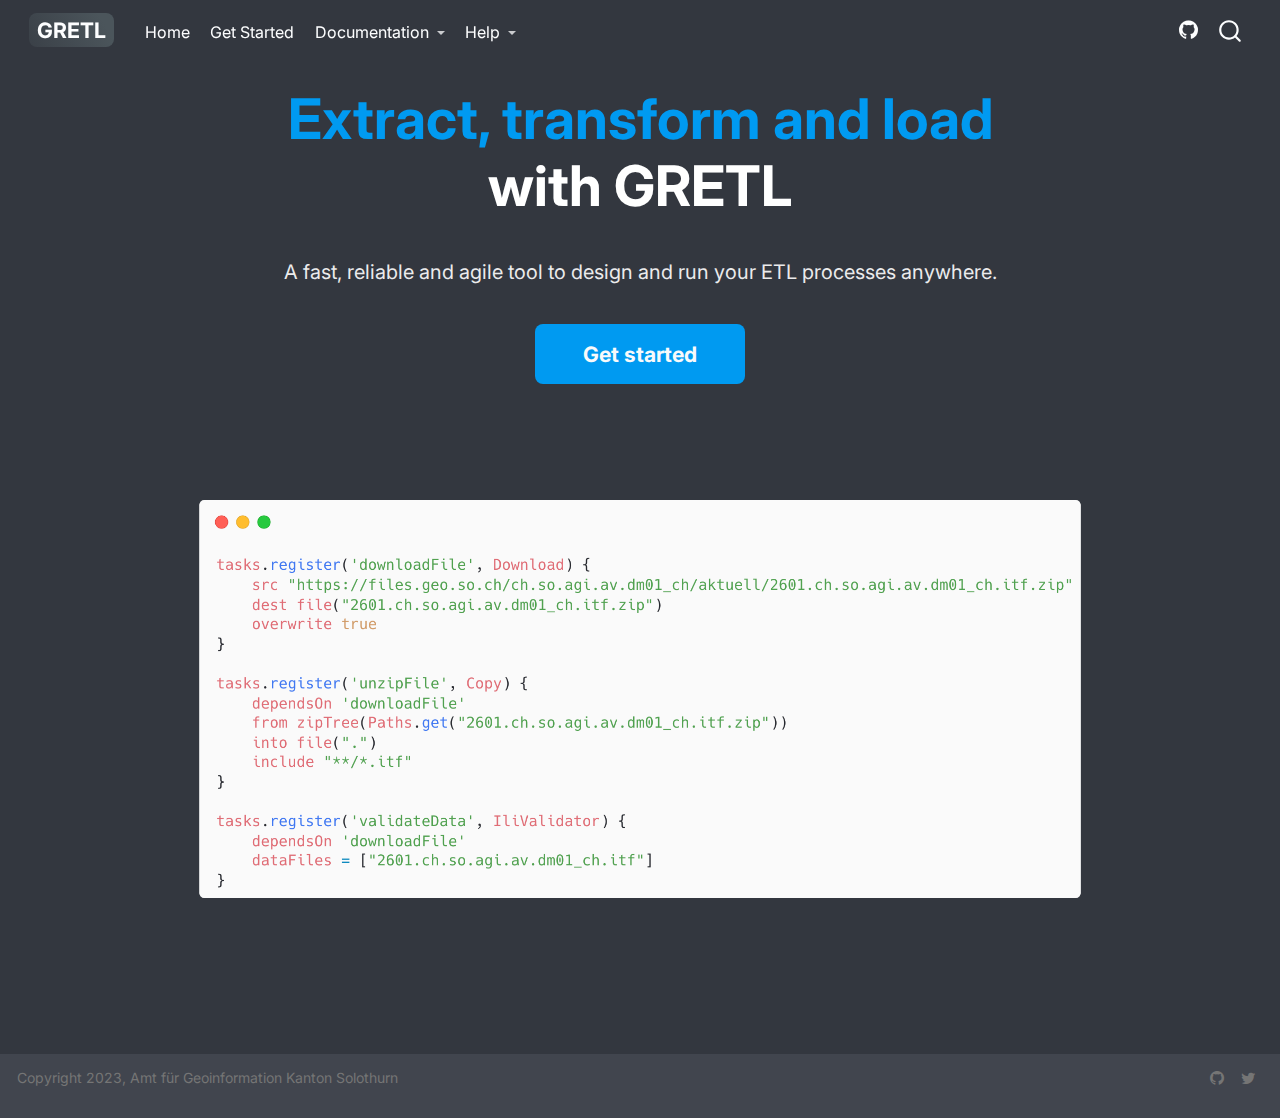
==== index.html @ f4286f1a "Built site for gh-pages" ====
<!DOCTYPE html>
<html xmlns="http://www.w3.org/1999/xhtml" lang="en" xml:lang="en"><head>

<meta charset="utf-8">
<meta name="generator" content="quarto-1.5.57">

<meta name="viewport" content="width=device-width, initial-scale=1.0, user-scalable=yes">

<meta name="description" content="Fubar foo bar.">

<title>GRETL</title>
<style>
code{white-space: pre-wrap;}
span.smallcaps{font-variant: small-caps;}
div.columns{display: flex; gap: min(4vw, 1.5em);}
div.column{flex: auto; overflow-x: auto;}
div.hanging-indent{margin-left: 1.5em; text-indent: -1.5em;}
ul.task-list{list-style: none;}
ul.task-list li input[type="checkbox"] {
  width: 0.8em;
  margin: 0 0.8em 0.2em -1em; /* quarto-specific, see https://github.com/quarto-dev/quarto-cli/issues/4556 */ 
  vertical-align: middle;
}
</style>


<script src="site_libs/quarto-nav/quarto-nav.js"></script>
<script src="site_libs/quarto-nav/headroom.min.js"></script>
<script src="site_libs/clipboard/clipboard.min.js"></script>
<script src="site_libs/quarto-search/autocomplete.umd.js"></script>
<script src="site_libs/quarto-search/fuse.min.js"></script>
<script src="site_libs/quarto-search/quarto-search.js"></script>
<meta name="quarto:offset" content="./">
<script src="site_libs/quarto-html/quarto.js"></script>
<script src="site_libs/quarto-html/popper.min.js"></script>
<script src="site_libs/quarto-html/tippy.umd.min.js"></script>
<script src="site_libs/quarto-html/anchor.min.js"></script>
<link href="site_libs/quarto-html/tippy.css" rel="stylesheet">
<link href="site_libs/quarto-html/quarto-syntax-highlighting.css" rel="stylesheet" id="quarto-text-highlighting-styles">
<script src="site_libs/bootstrap/bootstrap.min.js"></script>
<link href="site_libs/bootstrap/bootstrap-icons.css" rel="stylesheet">
<link href="site_libs/bootstrap/bootstrap.min.css" rel="stylesheet" id="quarto-bootstrap" data-mode="light">
<script id="quarto-search-options" type="application/json">{
  "location": "navbar",
  "copy-button": false,
  "collapse-after": 3,
  "panel-placement": "end",
  "type": "overlay",
  "limit": 50,
  "keyboard-shortcut": [
    "f",
    "/",
    "s"
  ],
  "show-item-context": false,
  "language": {
    "search-no-results-text": "No results",
    "search-matching-documents-text": "matching documents",
    "search-copy-link-title": "Copy link to search",
    "search-hide-matches-text": "Hide additional matches",
    "search-more-match-text": "more match in this document",
    "search-more-matches-text": "more matches in this document",
    "search-clear-button-title": "Clear",
    "search-text-placeholder": "",
    "search-detached-cancel-button-title": "Cancel",
    "search-submit-button-title": "Submit",
    "search-label": "Search"
  }
}</script>
<link rel="preconnect" href="https://fonts.gstatic.com" crossorigin="">
<link href="https://fonts.googleapis.com/css2?family=Inter:wght@400;700&amp;display=swap" rel="stylesheet">


<link rel="stylesheet" href="styles.css">
<link rel="stylesheet" href="index.css">
</head>

<body class="nav-fixed fullcontent">

<div id="quarto-search-results"></div>
  <header id="quarto-header" class="headroom fixed-top">
    <nav class="navbar navbar-expand-lg " data-bs-theme="dark">
      <div class="navbar-container container-fluid">
      <div class="navbar-brand-container mx-auto">
    <a class="navbar-brand" href="./index.html">
    <span class="navbar-title">GRETL</span>
    </a>
  </div>
            <div id="quarto-search" class="" title="Search"></div>
          <button class="navbar-toggler" type="button" data-bs-toggle="collapse" data-bs-target="#navbarCollapse" aria-controls="navbarCollapse" role="menu" aria-expanded="false" aria-label="Toggle navigation" onclick="if (window.quartoToggleHeadroom) { window.quartoToggleHeadroom(); }">
  <span class="navbar-toggler-icon"></span>
</button>
          <div class="collapse navbar-collapse" id="navbarCollapse">
            <ul class="navbar-nav navbar-nav-scroll me-auto">
  <li class="nav-item">
    <a class="nav-link active" href="./index.html" aria-current="page"> 
<span class="menu-text">Home</span></a>
  </li>  
  <li class="nav-item">
    <a class="nav-link" href="./getting_started.html"> 
<span class="menu-text">Get Started</span></a>
  </li>  
  <li class="nav-item dropdown ">
    <a class="nav-link dropdown-toggle" href="#" id="nav-menu-documentation" role="link" data-bs-toggle="dropdown" aria-expanded="false">
 <span class="menu-text">Documentation</span>
    </a>
    <ul class="dropdown-menu" aria-labelledby="nav-menu-documentation">    
        <li>
    <a class="dropdown-item" href="./documentation.html">
 <span class="dropdown-text">Reference</span></a>
  </li>  
        <li>
    <a class="dropdown-item" href="./deployment.html">
 <span class="dropdown-text">Deployment</span></a>
  </li>  
        <li>
    <a class="dropdown-item" href="./development.html">
 <span class="dropdown-text">Development</span></a>
  </li>  
    </ul>
  </li>
  <li class="nav-item dropdown ">
    <a class="nav-link dropdown-toggle" href="#" id="nav-menu-help" role="link" data-bs-toggle="dropdown" aria-expanded="false">
 <span class="menu-text">Help</span>
    </a>
    <ul class="dropdown-menu" aria-labelledby="nav-menu-help">    
        <li>
    <a class="dropdown-item" href="https://github.com/sogis/gretl/issues"><i class="bi bi-bug" role="img">
</i> 
 <span class="dropdown-text">Report an Issue</span></a>
  </li>  
        <li>
    <a class="dropdown-item" href="https://github.com/sogis/gretl/discussions/"><i class="bi bi-chat-right-text" role="img">
</i> 
 <span class="dropdown-text">Discussions</span></a>
  </li>  
    </ul>
  </li>
</ul>
            <ul class="navbar-nav navbar-nav-scroll ms-auto">
  <li class="nav-item compact">
    <a class="nav-link" href="https://github.com/sogis/gretl"> <i class="bi bi-github" role="img" aria-label="GitHub">
</i> 
<span class="menu-text"></span></a>
  </li>  
</ul>
          </div> <!-- /navcollapse -->
            <div class="quarto-navbar-tools">
</div>
      </div> <!-- /container-fluid -->
    </nav>
</header>
<!-- content -->
<div id="quarto-content" class="quarto-container page-layout-custom page-navbar">
<!-- sidebar -->
<!-- margin-sidebar -->
<!-- main -->

<header id="title-block-header" class="quarto-title-block default">
<div class="quarto-title">
<h1 class="title">GRETL</h1>
</div>

<div>
  <div class="description">
    Fubar foo bar.
  </div>
</div>


<div class="quarto-title-meta">

    
  
    
  </div>
  


</header>


<section class="hero-banner content-block">
<h1 id="extract-transform-and-load-with-gretl"><span style="color:#009AF1">Extract, transform and load</span><br>with GRETL</h1>
<h3 id="a-fast-reliable-and-agile-tool-to-design-and-run-your-etl-processes-anywhere.">A fast, reliable and agile tool to design and run your ETL processes anywhere.</h3>
    <p>
        <a href="getting_started.html" class="btn-action-primary btn-action btn btn-success btn-lg" role="button">Get started</a>
    </p>

    <div class="quarto-figure quarto-figure-center">
        <figure class="figure">
            <p>
                <a href="images/card.png">
                    <img src="images/card.png" class="img-fluid figure-img" style="margin-top: 40px; margin-bottom: 40px">
                </a>
            </p>
        </figure>
    </div>

</section>




<script id="quarto-html-after-body" type="application/javascript">
window.document.addEventListener("DOMContentLoaded", function (event) {
  const toggleBodyColorMode = (bsSheetEl) => {
    const mode = bsSheetEl.getAttribute("data-mode");
    const bodyEl = window.document.querySelector("body");
    if (mode === "dark") {
      bodyEl.classList.add("quarto-dark");
      bodyEl.classList.remove("quarto-light");
    } else {
      bodyEl.classList.add("quarto-light");
      bodyEl.classList.remove("quarto-dark");
    }
  }
  const toggleBodyColorPrimary = () => {
    const bsSheetEl = window.document.querySelector("link#quarto-bootstrap");
    if (bsSheetEl) {
      toggleBodyColorMode(bsSheetEl);
    }
  }
  toggleBodyColorPrimary();  
  const icon = "";
  const anchorJS = new window.AnchorJS();
  anchorJS.options = {
    placement: 'right',
    icon: icon
  };
  anchorJS.add('.anchored');
  const isCodeAnnotation = (el) => {
    for (const clz of el.classList) {
      if (clz.startsWith('code-annotation-')) {                     
        return true;
      }
    }
    return false;
  }
  const onCopySuccess = function(e) {
    // button target
    const button = e.trigger;
    // don't keep focus
    button.blur();
    // flash "checked"
    button.classList.add('code-copy-button-checked');
    var currentTitle = button.getAttribute("title");
    button.setAttribute("title", "Copied!");
    let tooltip;
    if (window.bootstrap) {
      button.setAttribute("data-bs-toggle", "tooltip");
      button.setAttribute("data-bs-placement", "left");
      button.setAttribute("data-bs-title", "Copied!");
      tooltip = new bootstrap.Tooltip(button, 
        { trigger: "manual", 
          customClass: "code-copy-button-tooltip",
          offset: [0, -8]});
      tooltip.show();    
    }
    setTimeout(function() {
      if (tooltip) {
        tooltip.hide();
        button.removeAttribute("data-bs-title");
        button.removeAttribute("data-bs-toggle");
        button.removeAttribute("data-bs-placement");
      }
      button.setAttribute("title", currentTitle);
      button.classList.remove('code-copy-button-checked');
    }, 1000);
    // clear code selection
    e.clearSelection();
  }
  const getTextToCopy = function(trigger) {
      const codeEl = trigger.previousElementSibling.cloneNode(true);
      for (const childEl of codeEl.children) {
        if (isCodeAnnotation(childEl)) {
          childEl.remove();
        }
      }
      return codeEl.innerText;
  }
  const clipboard = new window.ClipboardJS('.code-copy-button:not([data-in-quarto-modal])', {
    text: getTextToCopy
  });
  clipboard.on('success', onCopySuccess);
  if (window.document.getElementById('quarto-embedded-source-code-modal')) {
    // For code content inside modals, clipBoardJS needs to be initialized with a container option
    // TODO: Check when it could be a function (https://github.com/zenorocha/clipboard.js/issues/860)
    const clipboardModal = new window.ClipboardJS('.code-copy-button[data-in-quarto-modal]', {
      text: getTextToCopy,
      container: window.document.getElementById('quarto-embedded-source-code-modal')
    });
    clipboardModal.on('success', onCopySuccess);
  }
    var localhostRegex = new RegExp(/^(?:http|https):\/\/localhost\:?[0-9]*\//);
    var mailtoRegex = new RegExp(/^mailto:/);
      var filterRegex = new RegExp("https:\/\/gretl\.app");
    var isInternal = (href) => {
        return filterRegex.test(href) || localhostRegex.test(href) || mailtoRegex.test(href);
    }
    // Inspect non-navigation links and adorn them if external
 	var links = window.document.querySelectorAll('a[href]:not(.nav-link):not(.navbar-brand):not(.toc-action):not(.sidebar-link):not(.sidebar-item-toggle):not(.pagination-link):not(.no-external):not([aria-hidden]):not(.dropdown-item):not(.quarto-navigation-tool):not(.about-link)');
    for (var i=0; i<links.length; i++) {
      const link = links[i];
      if (!isInternal(link.href)) {
        // undo the damage that might have been done by quarto-nav.js in the case of
        // links that we want to consider external
        if (link.dataset.originalHref !== undefined) {
          link.href = link.dataset.originalHref;
        }
      }
    }
  function tippyHover(el, contentFn, onTriggerFn, onUntriggerFn) {
    const config = {
      allowHTML: true,
      maxWidth: 500,
      delay: 100,
      arrow: false,
      appendTo: function(el) {
          return el.parentElement;
      },
      interactive: true,
      interactiveBorder: 10,
      theme: 'quarto',
      placement: 'bottom-start',
    };
    if (contentFn) {
      config.content = contentFn;
    }
    if (onTriggerFn) {
      config.onTrigger = onTriggerFn;
    }
    if (onUntriggerFn) {
      config.onUntrigger = onUntriggerFn;
    }
    window.tippy(el, config); 
  }
  const noterefs = window.document.querySelectorAll('a[role="doc-noteref"]');
  for (var i=0; i<noterefs.length; i++) {
    const ref = noterefs[i];
    tippyHover(ref, function() {
      // use id or data attribute instead here
      let href = ref.getAttribute('data-footnote-href') || ref.getAttribute('href');
      try { href = new URL(href).hash; } catch {}
      const id = href.replace(/^#\/?/, "");
      const note = window.document.getElementById(id);
      if (note) {
        return note.innerHTML;
      } else {
        return "";
      }
    });
  }
  const xrefs = window.document.querySelectorAll('a.quarto-xref');
  const processXRef = (id, note) => {
    // Strip column container classes
    const stripColumnClz = (el) => {
      el.classList.remove("page-full", "page-columns");
      if (el.children) {
        for (const child of el.children) {
          stripColumnClz(child);
        }
      }
    }
    stripColumnClz(note)
    if (id === null || id.startsWith('sec-')) {
      // Special case sections, only their first couple elements
      const container = document.createElement("div");
      if (note.children && note.children.length > 2) {
        container.appendChild(note.children[0].cloneNode(true));
        for (let i = 1; i < note.children.length; i++) {
          const child = note.children[i];
          if (child.tagName === "P" && child.innerText === "") {
            continue;
          } else {
            container.appendChild(child.cloneNode(true));
            break;
          }
        }
        if (window.Quarto?.typesetMath) {
          window.Quarto.typesetMath(container);
        }
        return container.innerHTML
      } else {
        if (window.Quarto?.typesetMath) {
          window.Quarto.typesetMath(note);
        }
        return note.innerHTML;
      }
    } else {
      // Remove any anchor links if they are present
      const anchorLink = note.querySelector('a.anchorjs-link');
      if (anchorLink) {
        anchorLink.remove();
      }
      if (window.Quarto?.typesetMath) {
        window.Quarto.typesetMath(note);
      }
      // TODO in 1.5, we should make sure this works without a callout special case
      if (note.classList.contains("callout")) {
        return note.outerHTML;
      } else {
        return note.innerHTML;
      }
    }
  }
  for (var i=0; i<xrefs.length; i++) {
    const xref = xrefs[i];
    tippyHover(xref, undefined, function(instance) {
      instance.disable();
      let url = xref.getAttribute('href');
      let hash = undefined; 
      if (url.startsWith('#')) {
        hash = url;
      } else {
        try { hash = new URL(url).hash; } catch {}
      }
      if (hash) {
        const id = hash.replace(/^#\/?/, "");
        const note = window.document.getElementById(id);
        if (note !== null) {
          try {
            const html = processXRef(id, note.cloneNode(true));
            instance.setContent(html);
          } finally {
            instance.enable();
            instance.show();
          }
        } else {
          // See if we can fetch this
          fetch(url.split('#')[0])
          .then(res => res.text())
          .then(html => {
            const parser = new DOMParser();
            const htmlDoc = parser.parseFromString(html, "text/html");
            const note = htmlDoc.getElementById(id);
            if (note !== null) {
              const html = processXRef(id, note);
              instance.setContent(html);
            } 
          }).finally(() => {
            instance.enable();
            instance.show();
          });
        }
      } else {
        // See if we can fetch a full url (with no hash to target)
        // This is a special case and we should probably do some content thinning / targeting
        fetch(url)
        .then(res => res.text())
        .then(html => {
          const parser = new DOMParser();
          const htmlDoc = parser.parseFromString(html, "text/html");
          const note = htmlDoc.querySelector('main.content');
          if (note !== null) {
            // This should only happen for chapter cross references
            // (since there is no id in the URL)
            // remove the first header
            if (note.children.length > 0 && note.children[0].tagName === "HEADER") {
              note.children[0].remove();
            }
            const html = processXRef(null, note);
            instance.setContent(html);
          } 
        }).finally(() => {
          instance.enable();
          instance.show();
        });
      }
    }, function(instance) {
    });
  }
      let selectedAnnoteEl;
      const selectorForAnnotation = ( cell, annotation) => {
        let cellAttr = 'data-code-cell="' + cell + '"';
        let lineAttr = 'data-code-annotation="' +  annotation + '"';
        const selector = 'span[' + cellAttr + '][' + lineAttr + ']';
        return selector;
      }
      const selectCodeLines = (annoteEl) => {
        const doc = window.document;
        const targetCell = annoteEl.getAttribute("data-target-cell");
        const targetAnnotation = annoteEl.getAttribute("data-target-annotation");
        const annoteSpan = window.document.querySelector(selectorForAnnotation(targetCell, targetAnnotation));
        const lines = annoteSpan.getAttribute("data-code-lines").split(",");
        const lineIds = lines.map((line) => {
          return targetCell + "-" + line;
        })
        let top = null;
        let height = null;
        let parent = null;
        if (lineIds.length > 0) {
            //compute the position of the single el (top and bottom and make a div)
            const el = window.document.getElementById(lineIds[0]);
            top = el.offsetTop;
            height = el.offsetHeight;
            parent = el.parentElement.parentElement;
          if (lineIds.length > 1) {
            const lastEl = window.document.getElementById(lineIds[lineIds.length - 1]);
            const bottom = lastEl.offsetTop + lastEl.offsetHeight;
            height = bottom - top;
          }
          if (top !== null && height !== null && parent !== null) {
            // cook up a div (if necessary) and position it 
            let div = window.document.getElementById("code-annotation-line-highlight");
            if (div === null) {
              div = window.document.createElement("div");
              div.setAttribute("id", "code-annotation-line-highlight");
              div.style.position = 'absolute';
              parent.appendChild(div);
            }
            div.style.top = top - 2 + "px";
            div.style.height = height + 4 + "px";
            div.style.left = 0;
            let gutterDiv = window.document.getElementById("code-annotation-line-highlight-gutter");
            if (gutterDiv === null) {
              gutterDiv = window.document.createElement("div");
              gutterDiv.setAttribute("id", "code-annotation-line-highlight-gutter");
              gutterDiv.style.position = 'absolute';
              const codeCell = window.document.getElementById(targetCell);
              const gutter = codeCell.querySelector('.code-annotation-gutter');
              gutter.appendChild(gutterDiv);
            }
            gutterDiv.style.top = top - 2 + "px";
            gutterDiv.style.height = height + 4 + "px";
          }
          selectedAnnoteEl = annoteEl;
        }
      };
      const unselectCodeLines = () => {
        const elementsIds = ["code-annotation-line-highlight", "code-annotation-line-highlight-gutter"];
        elementsIds.forEach((elId) => {
          const div = window.document.getElementById(elId);
          if (div) {
            div.remove();
          }
        });
        selectedAnnoteEl = undefined;
      };
        // Handle positioning of the toggle
    window.addEventListener(
      "resize",
      throttle(() => {
        elRect = undefined;
        if (selectedAnnoteEl) {
          selectCodeLines(selectedAnnoteEl);
        }
      }, 10)
    );
    function throttle(fn, ms) {
    let throttle = false;
    let timer;
      return (...args) => {
        if(!throttle) { // first call gets through
            fn.apply(this, args);
            throttle = true;
        } else { // all the others get throttled
            if(timer) clearTimeout(timer); // cancel #2
            timer = setTimeout(() => {
              fn.apply(this, args);
              timer = throttle = false;
            }, ms);
        }
      };
    }
      // Attach click handler to the DT
      const annoteDls = window.document.querySelectorAll('dt[data-target-cell]');
      for (const annoteDlNode of annoteDls) {
        annoteDlNode.addEventListener('click', (event) => {
          const clickedEl = event.target;
          if (clickedEl !== selectedAnnoteEl) {
            unselectCodeLines();
            const activeEl = window.document.querySelector('dt[data-target-cell].code-annotation-active');
            if (activeEl) {
              activeEl.classList.remove('code-annotation-active');
            }
            selectCodeLines(clickedEl);
            clickedEl.classList.add('code-annotation-active');
          } else {
            // Unselect the line
            unselectCodeLines();
            clickedEl.classList.remove('code-annotation-active');
          }
        });
      }
  const findCites = (el) => {
    const parentEl = el.parentElement;
    if (parentEl) {
      const cites = parentEl.dataset.cites;
      if (cites) {
        return {
          el,
          cites: cites.split(' ')
        };
      } else {
        return findCites(el.parentElement)
      }
    } else {
      return undefined;
    }
  };
  var bibliorefs = window.document.querySelectorAll('a[role="doc-biblioref"]');
  for (var i=0; i<bibliorefs.length; i++) {
    const ref = bibliorefs[i];
    const citeInfo = findCites(ref);
    if (citeInfo) {
      tippyHover(citeInfo.el, function() {
        var popup = window.document.createElement('div');
        citeInfo.cites.forEach(function(cite) {
          var citeDiv = window.document.createElement('div');
          citeDiv.classList.add('hanging-indent');
          citeDiv.classList.add('csl-entry');
          var biblioDiv = window.document.getElementById('ref-' + cite);
          if (biblioDiv) {
            citeDiv.innerHTML = biblioDiv.innerHTML;
          }
          popup.appendChild(citeDiv);
        });
        return popup.innerHTML;
      });
    }
  }
});
</script>
</div> <!-- /content -->
<footer class="footer">
  <div class="nav-footer">
    <div class="nav-footer-left">
<p>Copyright 2023, Amt für Geoinformation Kanton Solothurn</p>
</div>   
    <div class="nav-footer-center">
      &nbsp;
    </div>
    <div class="nav-footer-right">
      <ul class="footer-items list-unstyled">
    <li class="nav-item compact">
    <a class="nav-link" href="https://github.com/sogis">
      <i class="bi bi-github" role="img">
</i> 
    </a>
  </li>  
    <li class="nav-item compact">
    <a class="nav-link" href="https://twitter.com/_sogis">
      <i class="bi bi-twitter" role="img">
</i> 
    </a>
  </li>  
</ul>
    </div>
  </div>
</footer>




</body></html>
---- site_libs/quarto-html/quarto-syntax-highlighting.css ----
/* quarto syntax highlight colors */
:root {
  --quarto-hl-ot-color: #003B4F;
  --quarto-hl-at-color: #657422;
  --quarto-hl-ss-color: #20794D;
  --quarto-hl-an-color: #5E5E5E;
  --quarto-hl-fu-color: #4758AB;
  --quarto-hl-st-color: #20794D;
  --quarto-hl-cf-color: #003B4F;
  --quarto-hl-op-color: #5E5E5E;
  --quarto-hl-er-color: #AD0000;
  --quarto-hl-bn-color: #AD0000;
  --quarto-hl-al-color: #AD0000;
  --quarto-hl-va-color: #111111;
  --quarto-hl-bu-color: inherit;
  --quarto-hl-ex-color: inherit;
  --quarto-hl-pp-color: #AD0000;
  --quarto-hl-in-color: #5E5E5E;
  --quarto-hl-vs-color: #20794D;
  --quarto-hl-wa-color: #5E5E5E;
  --quarto-hl-do-color: #5E5E5E;
  --quarto-hl-im-color: #00769E;
  --quarto-hl-ch-color: #20794D;
  --quarto-hl-dt-color: #AD0000;
  --quarto-hl-fl-color: #AD0000;
  --quarto-hl-co-color: #5E5E5E;
  --quarto-hl-cv-color: #5E5E5E;
  --quarto-hl-cn-color: #8f5902;
  --quarto-hl-sc-color: #5E5E5E;
  --quarto-hl-dv-color: #AD0000;
  --quarto-hl-kw-color: #003B4F;
}

/* other quarto variables */
:root {
  --quarto-font-monospace: SFMono-Regular, Menlo, Monaco, Consolas, "Liberation Mono", "Courier New", monospace;
}

pre > code.sourceCode > span {
  color: #003B4F;
}

code span {
  color: #003B4F;
}

code.sourceCode > span {
  color: #003B4F;
}

div.sourceCode,
div.sourceCode pre.sourceCode {
  color: #003B4F;
}

code span.ot {
  color: #003B4F;
  font-style: inherit;
}

code span.at {
  color: #657422;
  font-style: inherit;
}

code span.ss {
  color: #20794D;
  font-style: inherit;
}

code span.an {
  color: #5E5E5E;
  font-style: inherit;
}

code span.fu {
  color: #4758AB;
  font-style: inherit;
}

code span.st {
  color: #20794D;
  font-style: inherit;
}

code span.cf {
  color: #003B4F;
  font-weight: bold;
  font-style: inherit;
}

code span.op {
  color: #5E5E5E;
  font-style: inherit;
}

code span.er {
  color: #AD0000;
  font-style: inherit;
}

code span.bn {
  color: #AD0000;
  font-style: inherit;
}

code span.al {
  color: #AD0000;
  font-style: inherit;
}

code span.va {
  color: #111111;
  font-style: inherit;
}

code span.bu {
  font-style: inherit;
}

code span.ex {
  font-style: inherit;
}

code span.pp {
  color: #AD0000;
  font-style: inherit;
}

code span.in {
  color: #5E5E5E;
  font-style: inherit;
}

code span.vs {
  color: #20794D;
  font-style: inherit;
}

code span.wa {
  color: #5E5E5E;
  font-style: italic;
}

code span.do {
  color: #5E5E5E;
  font-style: italic;
}

code span.im {
  color: #00769E;
  font-style: inherit;
}

code span.ch {
  color: #20794D;
  font-style: inherit;
}

code span.dt {
  color: #AD0000;
  font-style: inherit;
}

code span.fl {
  color: #AD0000;
  font-style: inherit;
}

code span.co {
  color: #5E5E5E;
  font-style: inherit;
}

code span.cv {
  color: #5E5E5E;
  font-style: italic;
}

code span.cn {
  color: #8f5902;
  font-style: inherit;
}

code span.sc {
  color: #5E5E5E;
  font-style: inherit;
}

code span.dv {
  color: #AD0000;
  font-style: inherit;
}

code span.kw {
  color: #003B4F;
  font-weight: bold;
  font-style: inherit;
}

.prevent-inlining {
  content: "</";
}

/*# sourceMappingURL=debc5d5d77c3f9108843748ff7464032.css.map */
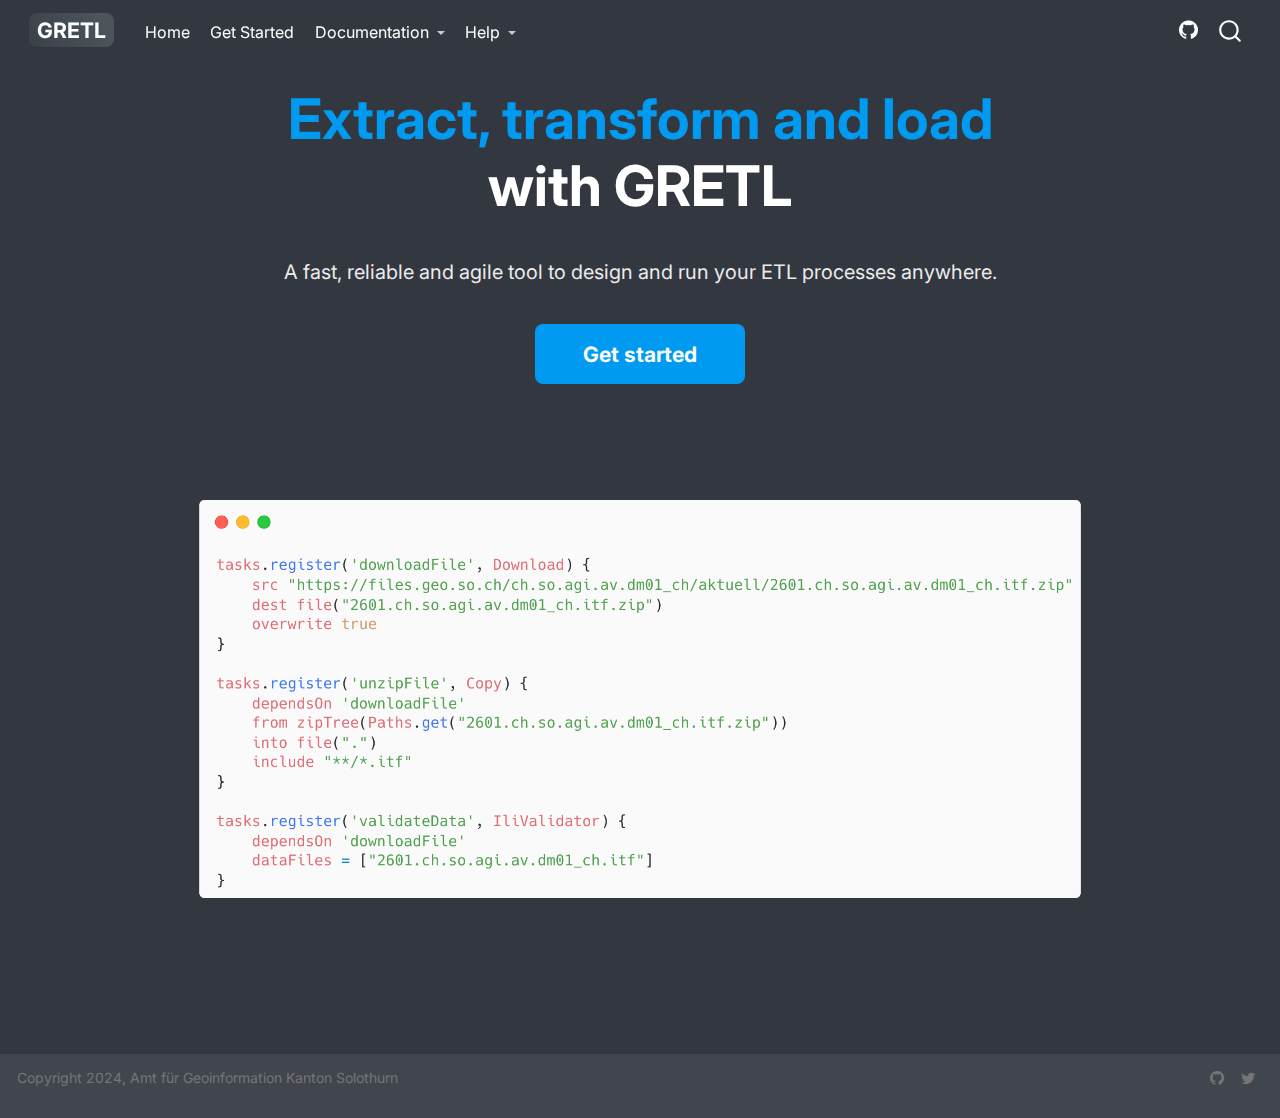
==== commit 1960f4d6: "Built site for gh-pages" ====
--- a/index.html
+++ b/index.html
@@ -2,7 +2,7 @@
 <html xmlns="http://www.w3.org/1999/xhtml" lang="en" xml:lang="en"><head>
 
 <meta charset="utf-8">
-<meta name="generator" content="quarto-1.5.57">
+<meta name="generator" content="quarto-1.6.40">
 
 <meta name="viewport" content="width=device-width, initial-scale=1.0, user-scalable=yes">
 
@@ -36,10 +36,10 @@
 <script src="site_libs/quarto-html/tippy.umd.min.js"></script>
 <script src="site_libs/quarto-html/anchor.min.js"></script>
 <link href="site_libs/quarto-html/tippy.css" rel="stylesheet">
-<link href="site_libs/quarto-html/quarto-syntax-highlighting.css" rel="stylesheet" id="quarto-text-highlighting-styles">
+<link href="site_libs/quarto-html/quarto-syntax-highlighting-549806ee2085284f45b00abea8c6df48.css" rel="stylesheet" id="quarto-text-highlighting-styles">
 <script src="site_libs/bootstrap/bootstrap.min.js"></script>
 <link href="site_libs/bootstrap/bootstrap-icons.css" rel="stylesheet">
-<link href="site_libs/bootstrap/bootstrap.min.css" rel="stylesheet" id="quarto-bootstrap" data-mode="light">
+<link href="site_libs/bootstrap/bootstrap-a901c950251d501c967ce3c652c0becd.min.css" rel="stylesheet" append-hash="true" id="quarto-bootstrap" data-mode="light">
 <script id="quarto-search-options" type="application/json">{
   "location": "navbar",
   "copy-button": false,
@@ -106,7 +106,7 @@
     </a>
     <ul class="dropdown-menu" aria-labelledby="nav-menu-documentation">    
         <li>
-    <a class="dropdown-item" href="./documentation.html">
+    <a class="dropdown-item" href="./reference.html">
  <span class="dropdown-text">Reference</span></a>
   </li>  
         <li>
@@ -284,8 +284,6 @@
   });
   clipboard.on('success', onCopySuccess);
   if (window.document.getElementById('quarto-embedded-source-code-modal')) {
-    // For code content inside modals, clipBoardJS needs to be initialized with a container option
-    // TODO: Check when it could be a function (https://github.com/zenorocha/clipboard.js/issues/860)
     const clipboardModal = new window.ClipboardJS('.code-copy-button[data-in-quarto-modal]', {
       text: getTextToCopy,
       container: window.document.getElementById('quarto-embedded-source-code-modal')
@@ -396,7 +394,6 @@
       if (window.Quarto?.typesetMath) {
         window.Quarto.typesetMath(note);
       }
-      // TODO in 1.5, we should make sure this works without a callout special case
       if (note.classList.contains("callout")) {
         return note.outerHTML;
       } else {
@@ -626,7 +623,7 @@
 <footer class="footer">
   <div class="nav-footer">
     <div class="nav-footer-left">
-<p>Copyright 2023, Amt für Geoinformation Kanton Solothurn</p>
+<p>Copyright 2024, Amt für Geoinformation Kanton Solothurn</p>
 </div>   
     <div class="nav-footer-center">
       &nbsp;
--- a/site_libs/quarto-html/quarto-syntax-highlighting-549806ee2085284f45b00abea8c6df48.css
+++ b/site_libs/quarto-html/quarto-syntax-highlighting-549806ee2085284f45b00abea8c6df48.css
@@ -0,0 +1,205 @@
+/* quarto syntax highlight colors */
+:root {
+  --quarto-hl-ot-color: #003B4F;
+  --quarto-hl-at-color: #657422;
+  --quarto-hl-ss-color: #20794D;
+  --quarto-hl-an-color: #5E5E5E;
+  --quarto-hl-fu-color: #4758AB;
+  --quarto-hl-st-color: #20794D;
+  --quarto-hl-cf-color: #003B4F;
+  --quarto-hl-op-color: #5E5E5E;
+  --quarto-hl-er-color: #AD0000;
+  --quarto-hl-bn-color: #AD0000;
+  --quarto-hl-al-color: #AD0000;
+  --quarto-hl-va-color: #111111;
+  --quarto-hl-bu-color: inherit;
+  --quarto-hl-ex-color: inherit;
+  --quarto-hl-pp-color: #AD0000;
+  --quarto-hl-in-color: #5E5E5E;
+  --quarto-hl-vs-color: #20794D;
+  --quarto-hl-wa-color: #5E5E5E;
+  --quarto-hl-do-color: #5E5E5E;
+  --quarto-hl-im-color: #00769E;
+  --quarto-hl-ch-color: #20794D;
+  --quarto-hl-dt-color: #AD0000;
+  --quarto-hl-fl-color: #AD0000;
+  --quarto-hl-co-color: #5E5E5E;
+  --quarto-hl-cv-color: #5E5E5E;
+  --quarto-hl-cn-color: #8f5902;
+  --quarto-hl-sc-color: #5E5E5E;
+  --quarto-hl-dv-color: #AD0000;
+  --quarto-hl-kw-color: #003B4F;
+}
+
+/* other quarto variables */
+:root {
+  --quarto-font-monospace: SFMono-Regular, Menlo, Monaco, Consolas, "Liberation Mono", "Courier New", monospace;
+}
+
+pre > code.sourceCode > span {
+  color: #003B4F;
+}
+
+code span {
+  color: #003B4F;
+}
+
+code.sourceCode > span {
+  color: #003B4F;
+}
+
+div.sourceCode,
+div.sourceCode pre.sourceCode {
+  color: #003B4F;
+}
+
+code span.ot {
+  color: #003B4F;
+  font-style: inherit;
+}
+
+code span.at {
+  color: #657422;
+  font-style: inherit;
+}
+
+code span.ss {
+  color: #20794D;
+  font-style: inherit;
+}
+
+code span.an {
+  color: #5E5E5E;
+  font-style: inherit;
+}
+
+code span.fu {
+  color: #4758AB;
+  font-style: inherit;
+}
+
+code span.st {
+  color: #20794D;
+  font-style: inherit;
+}
+
+code span.cf {
+  color: #003B4F;
+  font-weight: bold;
+  font-style: inherit;
+}
+
+code span.op {
+  color: #5E5E5E;
+  font-style: inherit;
+}
+
+code span.er {
+  color: #AD0000;
+  font-style: inherit;
+}
+
+code span.bn {
+  color: #AD0000;
+  font-style: inherit;
+}
+
+code span.al {
+  color: #AD0000;
+  font-style: inherit;
+}
+
+code span.va {
+  color: #111111;
+  font-style: inherit;
+}
+
+code span.bu {
+  font-style: inherit;
+}
+
+code span.ex {
+  font-style: inherit;
+}
+
+code span.pp {
+  color: #AD0000;
+  font-style: inherit;
+}
+
+code span.in {
+  color: #5E5E5E;
+  font-style: inherit;
+}
+
+code span.vs {
+  color: #20794D;
+  font-style: inherit;
+}
+
+code span.wa {
+  color: #5E5E5E;
+  font-style: italic;
+}
+
+code span.do {
+  color: #5E5E5E;
+  font-style: italic;
+}
+
+code span.im {
+  color: #00769E;
+  font-style: inherit;
+}
+
+code span.ch {
+  color: #20794D;
+  font-style: inherit;
+}
+
+code span.dt {
+  color: #AD0000;
+  font-style: inherit;
+}
+
+code span.fl {
+  color: #AD0000;
+  font-style: inherit;
+}
+
+code span.co {
+  color: #5E5E5E;
+  font-style: inherit;
+}
+
+code span.cv {
+  color: #5E5E5E;
+  font-style: italic;
+}
+
+code span.cn {
+  color: #8f5902;
+  font-style: inherit;
+}
+
+code span.sc {
+  color: #5E5E5E;
+  font-style: inherit;
+}
+
+code span.dv {
+  color: #AD0000;
+  font-style: inherit;
+}
+
+code span.kw {
+  color: #003B4F;
+  font-weight: bold;
+  font-style: inherit;
+}
+
+.prevent-inlining {
+  content: "</";
+}
+
+/*# sourceMappingURL=ae99138f4fbc2fb4c9f5e5cd69c22459.css.map */
